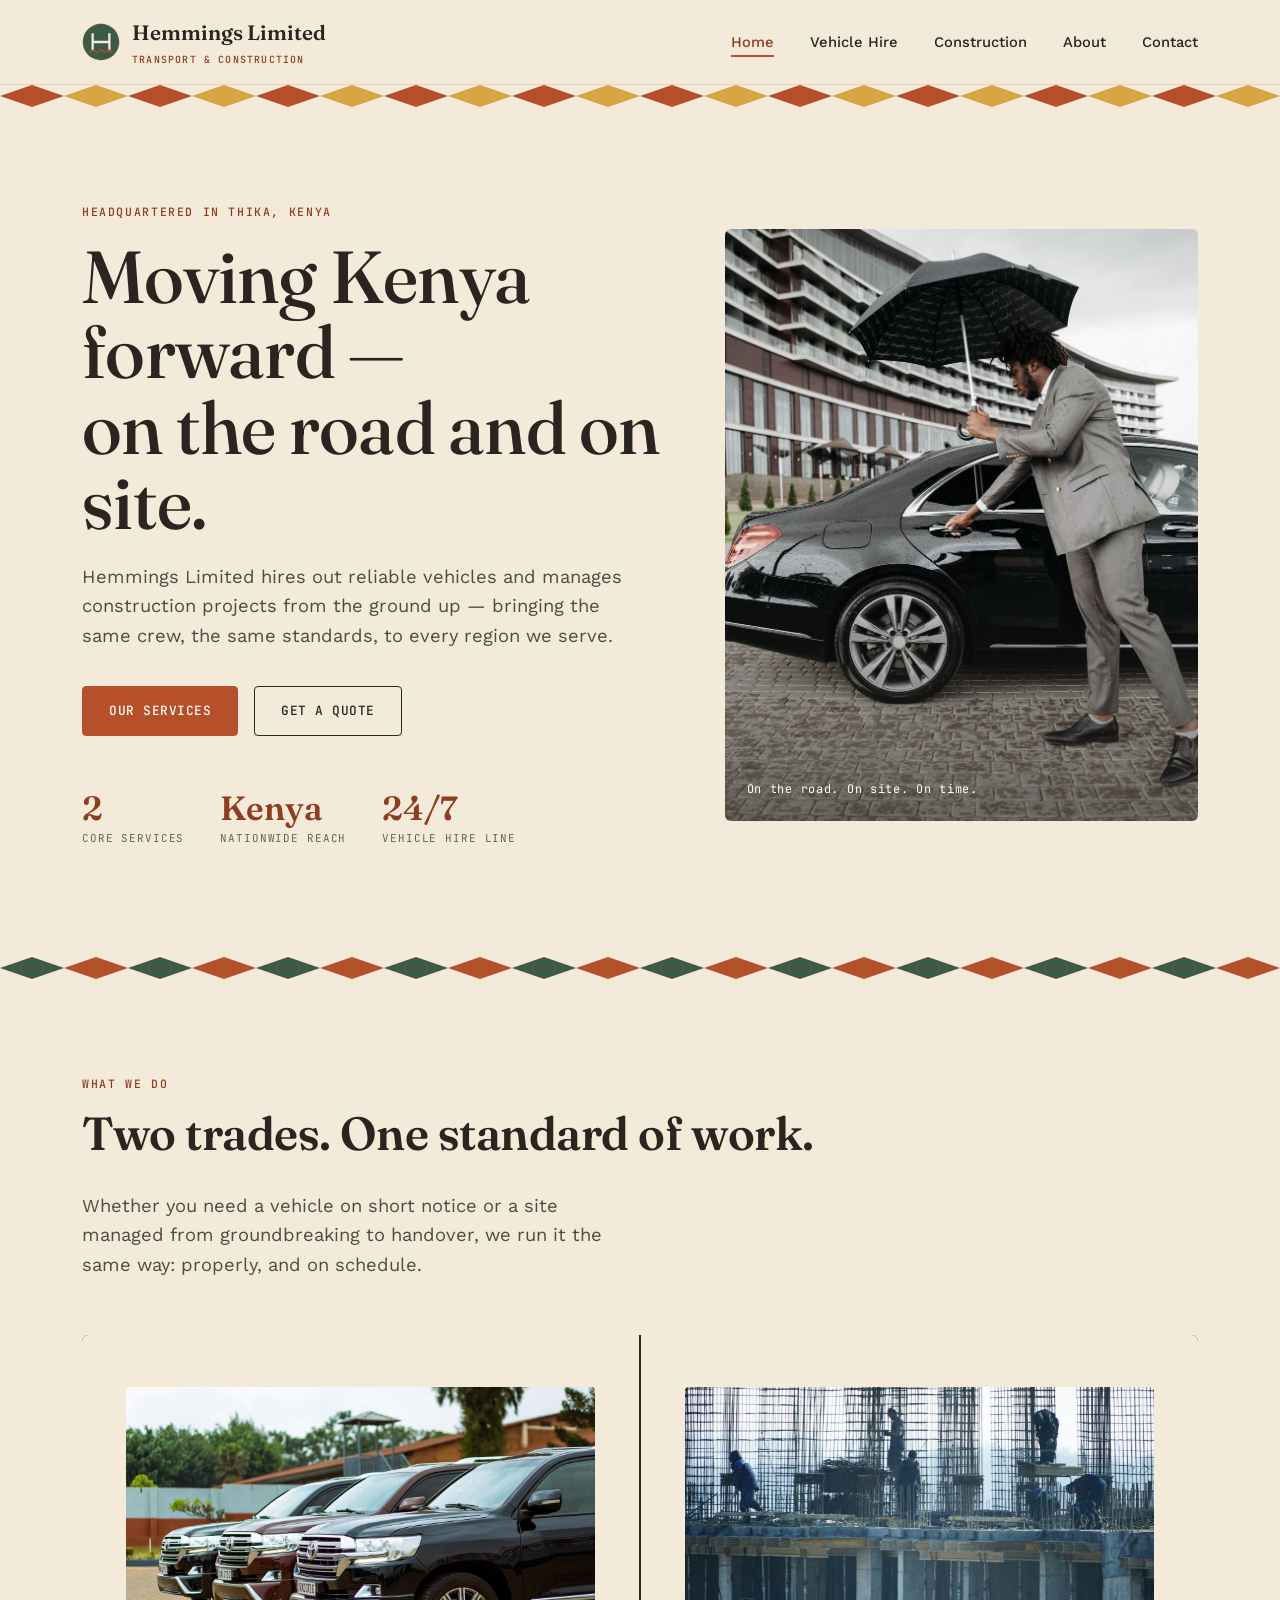
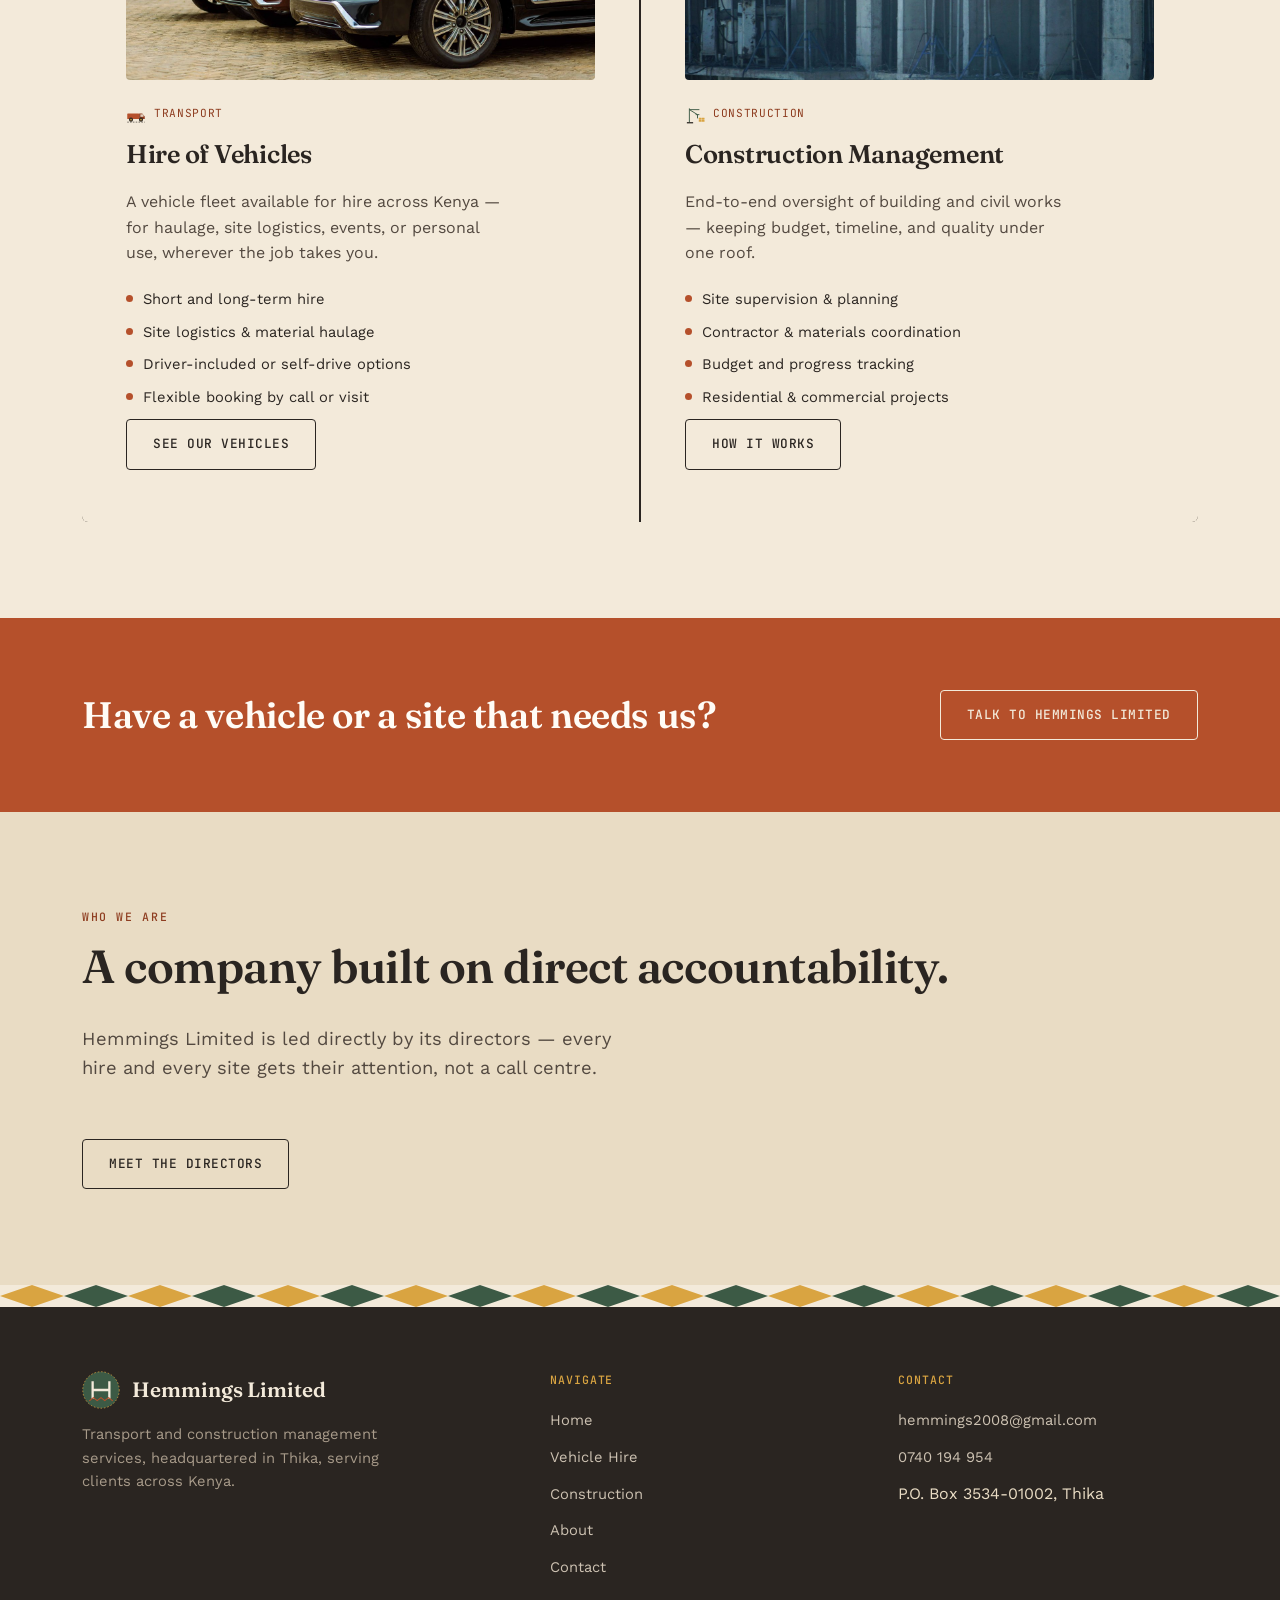
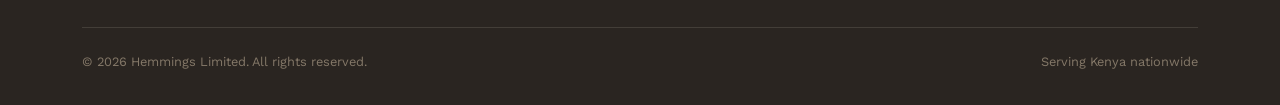
==== index.html @ c32dbccf "Add files via upload" ====
<!DOCTYPE html>
<html lang="en">
<head>
<meta charset="UTF-8">
<meta name="viewport" content="width=device-width, initial-scale=1.0">
<title>Hemmings Limited — Transport &amp; Construction Management</title>
<meta name="description" content="Hemmings Limited provides vehicle hire and construction management services across Kenya — reliable transport and project delivery, headquartered in Thika.">
<link rel="icon" href="images/logo-mark.svg" type="image/svg+xml">
<link rel="stylesheet" href="css/styles.css">
</head>
<body>

<header class="site-header">
  <div class="wrap">
    <a href="index.html" class="brand">
      <img src="images/logo-mark.svg" alt="" class="brand-mark">
      <span>Hemmings Limited<span class="brand-sub">Transport &amp; Construction</span></span>
    </a>
    <nav class="main-nav" aria-label="Primary">
      <ul>
        <li><a href="index.html" class="active">Home</a></li>
        <li><a href="pages/vehicle-hire.html">Vehicle Hire</a></li>
        <li><a href="pages/construction-management.html">Construction</a></li>
        <li><a href="pages/about.html">About</a></li>
        <li><a href="pages/contact.html">Contact</a></li>
      </ul>
    </nav>
    <button class="nav-toggle" aria-label="Toggle menu" aria-expanded="false">
      <span></span><span></span><span></span>
    </button>
  </div>
</header>

<div class="weave-divider" aria-hidden="true">
  <svg preserveAspectRatio="none" viewBox="0 0 200 22"><defs><pattern id="weave1" width="20" height="22" patternUnits="userSpaceOnUse"><path d="M0 11 L5 0 L10 11 L5 22 Z" fill="#B5502B"/><path d="M10 11 L15 0 L20 11 L15 22 Z" fill="#D9A441"/></pattern></defs><rect width="200" height="22" fill="url(#weave1)"/></svg>
</div>

<main>

  <section class="hero">
    <div class="wrap">
      <div class="hero-copy">
        <span class="eyebrow">Headquartered in Thika, Kenya</span>
        <h1>Moving Kenya forward —<br>on the road and on site.</h1>
        <p class="lede">Hemmings Limited hires out reliable vehicles and manages construction projects from the ground up — bringing the same crew, the same standards, to every region we serve.</p>
        <div class="hero-actions">
          <a href="pages/vehicle-hire.html" class="btn btn-primary">Our services</a>
          <a href="pages/contact.html" class="btn btn-outline">Get a quote</a>
        </div>
        <div class="hero-stats">
          <div>
            <div class="stat-num">2</div>
            <div class="stat-label">Core services</div>
          </div>
          <div>
            <div class="stat-num">Kenya</div>
            <div class="stat-label">Nationwide reach</div>
          </div>
          <div>
            <div class="stat-num">24/7</div>
            <div class="stat-label">Vehicle hire line</div>
          </div>
        </div>
      </div>
      <div class="hero-visual">
        <img src="images/cars/hero-executive-umbrella.jpg" alt="Client being assisted into a Hemmings Limited hire vehicle outside a modern office building">
        <span class="hero-visual-tag">On the road. On site. On time.</span>
      </div>
    </div>
  </section>

  <div class="weave-divider" aria-hidden="true">
    <svg preserveAspectRatio="none" viewBox="0 0 200 22"><defs><pattern id="weave2" width="20" height="22" patternUnits="userSpaceOnUse"><path d="M0 11 L5 0 L10 11 L5 22 Z" fill="#3C5A45"/><path d="M10 11 L15 0 L20 11 L15 22 Z" fill="#B5502B"/></pattern></defs><rect width="200" height="22" fill="url(#weave2)"/></svg>
  </div>

  <section class="section-cream">
    <div class="wrap">
      <div class="section-head reveal">
        <div>
          <span class="eyebrow">What we do</span>
          <h2>Two trades. One standard of work.</h2>
        </div>
        <p class="lede">Whether you need a vehicle on short notice or a site managed from groundbreaking to handover, we run it the same way: properly, and on schedule.</p>
      </div>

      <div class="pillars reveal">
        <div class="pillar">
          <img src="images/cars/suv-fleet.jpg" alt="Fleet of SUVs available for hire, parked in a row" class="pillar-photo">
          <span class="pillar-badge"><img src="images/icon-transport.svg" alt="">Transport</span>
          <h3>Hire of Vehicles</h3>
          <p>A vehicle fleet available for hire across Kenya — for haulage, site logistics, events, or personal use, wherever the job takes you.</p>
          <ul class="pillar-list">
            <li>Short and long-term hire</li>
            <li>Site logistics &amp; material haulage</li>
            <li>Driver-included or self-drive options</li>
            <li>Flexible booking by call or visit</li>
          </ul>
          <a href="pages/vehicle-hire.html" class="btn btn-outline" style="margin-top:10px;">See our vehicles</a>
        </div>
        <div class="pillar">
          <img src="images/construction/residential-commercial.jpg" alt="Multi-storey building under construction with rebar columns" class="pillar-photo">
          <span class="pillar-badge"><img src="images/icon-construction.svg" alt="">Construction</span>
          <h3>Construction Management</h3>
          <p>End-to-end oversight of building and civil works — keeping budget, timeline, and quality under one roof.</p>
          <ul class="pillar-list">
            <li>Site supervision &amp; planning</li>
            <li>Contractor &amp; materials coordination</li>
            <li>Budget and progress tracking</li>
            <li>Residential &amp; commercial projects</li>
          </ul>
          <a href="pages/construction-management.html" class="btn btn-outline" style="margin-top:10px;">How it works</a>
        </div>
      </div>
    </div>
  </section>

  <section class="cta-band reveal">
    <div class="wrap">
      <h2>Have a vehicle or a site that needs us?</h2>
      <a href="pages/contact.html" class="btn btn-light">Talk to Hemmings Limited</a>
    </div>
  </section>

  <section class="section-panel">
    <div class="wrap">
      <div class="section-head reveal">
        <div>
          <span class="eyebrow">Who we are</span>
          <h2>A company built on direct accountability.</h2>
        </div>
        <p class="lede">Hemmings Limited is led directly by its directors — every hire and every site gets their attention, not a call centre.</p>
      </div>
      <a href="pages/about.html" class="btn btn-outline reveal">Meet the directors</a>
    </div>
  </section>

</main>

<div class="weave-divider" aria-hidden="true">
  <svg preserveAspectRatio="none" viewBox="0 0 200 22"><defs><pattern id="weave3" width="20" height="22" patternUnits="userSpaceOnUse"><path d="M0 11 L5 0 L10 11 L5 22 Z" fill="#D9A441"/><path d="M10 11 L15 0 L20 11 L15 22 Z" fill="#3C5A45"/></pattern></defs><rect width="200" height="22" fill="url(#weave3)"/></svg>
</div>

<footer class="site-footer">
  <div class="wrap">
    <div class="footer-grid">
      <div class="footer-brand">
        <a href="index.html" class="brand">
          <img src="images/logo-mark.svg" alt="" class="brand-mark">
          <span>Hemmings Limited</span>
        </a>
        <p>Transport and construction management services, headquartered in Thika, serving clients across Kenya.</p>
      </div>
      <div class="footer-col">
        <h4>Navigate</h4>
        <ul>
          <li><a href="index.html">Home</a></li>
          <li><a href="pages/vehicle-hire.html">Vehicle Hire</a></li>
        <li><a href="pages/construction-management.html">Construction</a></li>
          <li><a href="pages/about.html">About</a></li>
          <li><a href="pages/contact.html">Contact</a></li>
        </ul>
      </div>
      <div class="footer-col">
        <h4>Contact</h4>
        <ul>
          <li><a href="mailto:hemmings2008@gmail.com">hemmings2008@gmail.com</a></li>
          <li><a href="tel:+254740194954">0740 194 954</a></li>
          <li>P.O. Box 3534-01002, Thika</li>
        </ul>
      </div>
    </div>
    <div class="footer-bottom">
      <span>© <span id="year"></span> Hemmings Limited. All rights reserved.</span>
      <span>Serving Kenya nationwide</span>
    </div>
  </div>
</footer>

<script src="js/main.js"></script>
</body>
</html>
---- css/styles.css ----
/* =========================================================
   HEMMINGS LIMITED — DESIGN TOKENS
   Palette:
     --rust       #B5502B  (primary accent — terracotta earth)
     --gold       #D9A441  (savanna gold — secondary accent)
     --green      #3C5A45  (deep acacia green — grounding)
     --charcoal   #2A2521  (near-black warm — text/ink)
     --cream      #F3EADA  (background — sun-bleached cream)
     --cream-dim  #E9DCC4  (panel background)
   Type:
     Display — "Fraunces" (warm, soft-serif, characterful)
     Body    — "Work Sans" (clean, neutral grotesque)
     Utility — "JetBrains Mono" (labels, numbers, captions)
   ========================================================= */

@import url('https://fonts.googleapis.com/css2?family=Fraunces:opsz,wght,SOFT@9..144,300..900,0..100&family=Work+Sans:wght@300;400;500;600;700&family=JetBrains+Mono:wght@400;500&display=swap');

:root {
  --rust: #B5502B;
  --rust-dark: #8E3D20;
  --gold: #D9A441;
  --green: #3C5A45;
  --charcoal: #2A2521;
  --cream: #F3EADA;
  --cream-dim: #E9DCC4;
  --white: #FFFCF6;

  --font-display: "Fraunces", serif;
  --font-body: "Work Sans", sans-serif;
  --font-mono: "JetBrains Mono", monospace;

  --max-width: 1180px;
  --radius: 4px;
}

* { margin: 0; padding: 0; box-sizing: border-box; }

html { scroll-behavior: smooth; }

body {
  font-family: var(--font-body);
  background: var(--cream);
  color: var(--charcoal);
  line-height: 1.6;
  font-size: 16px;
  -webkit-font-smoothing: antialiased;
}

@media (prefers-reduced-motion: reduce) {
  html { scroll-behavior: auto; }
  * { animation-duration: 0.01ms !important; transition-duration: 0.01ms !important; }
}

a { color: inherit; text-decoration: none; }

img { max-width: 100%; display: block; }

.wrap {
  max-width: var(--max-width);
  margin: 0 auto;
  padding: 0 32px;
}

/* ---------- Typography ---------- */

h1, h2, h3, h4 {
  font-family: var(--font-display);
  font-weight: 600;
  color: var(--charcoal);
  letter-spacing: -0.01em;
}

h1 { font-size: clamp(2.6rem, 6vw, 4.6rem); font-weight: 500; line-height: 1.02; }
h2 { font-size: clamp(2rem, 4vw, 2.9rem); font-weight: 600; line-height: 1.1; }
h3 { font-size: 1.4rem; font-weight: 600; }

.eyebrow {
  font-family: var(--font-mono);
  font-size: 0.72rem;
  letter-spacing: 0.14em;
  text-transform: uppercase;
  color: var(--rust-dark);
  font-weight: 500;
}

.lede {
  font-size: 1.15rem;
  color: #534940;
  max-width: 540px;
}

/* ---------- Header / Nav ---------- */

.site-header {
  position: sticky;
  top: 0;
  z-index: 50;
  background: rgba(243, 234, 218, 0.92);
  backdrop-filter: blur(6px);
  border-bottom: 1px solid rgba(42, 37, 33, 0.1);
}

.site-header .wrap {
  display: flex;
  align-items: center;
  justify-content: space-between;
  height: 84px;
}

.brand {
  display: flex;
  align-items: center;
  gap: 12px;
  font-family: var(--font-display);
  font-size: 1.3rem;
  font-weight: 600;
  color: var(--charcoal);
}

.brand-mark {
  width: 38px;
  height: 38px;
  flex-shrink: 0;
}

.brand-sub {
  display: block;
  font-family: var(--font-mono);
  font-size: 0.62rem;
  letter-spacing: 0.12em;
  text-transform: uppercase;
  color: var(--rust-dark);
  font-weight: 500;
  margin-top: 2px;
}

nav.main-nav ul {
  display: flex;
  list-style: none;
  gap: 36px;
}

nav.main-nav a {
  font-size: 0.92rem;
  font-weight: 500;
  position: relative;
  padding: 6px 0;
}

nav.main-nav a::after {
  content: "";
  position: absolute;
  left: 0; bottom: 0;
  width: 0; height: 2px;
  background: var(--rust);
  transition: width 0.25s ease;
}

nav.main-nav a:hover::after,
nav.main-nav a.active::after { width: 100%; }

nav.main-nav a.active { color: var(--rust-dark); }

.nav-toggle {
  display: none;
  background: none;
  border: none;
  cursor: pointer;
  width: 32px;
  height: 24px;
  flex-direction: column;
  justify-content: space-between;
}
.nav-toggle span {
  display: block;
  height: 2px;
  background: var(--charcoal);
  border-radius: 2px;
}

/* ---------- Woven divider (signature element) ---------- */

.weave-divider {
  width: 100%;
  height: 22px;
  display: block;
  overflow: hidden;
}
.weave-divider svg { width: 100%; height: 100%; display: block; }

/* ---------- Buttons ---------- */

.btn {
  display: inline-flex;
  align-items: center;
  gap: 10px;
  font-family: var(--font-mono);
  font-size: 0.8rem;
  letter-spacing: 0.04em;
  text-transform: uppercase;
  font-weight: 500;
  padding: 14px 26px;
  border-radius: var(--radius);
  border: 1.5px solid var(--charcoal);
  transition: transform 0.18s ease, background 0.18s ease, color 0.18s ease, border-color 0.18s ease;
}

.btn-primary {
  background: var(--rust);
  border-color: var(--rust);
  color: var(--white);
}
.btn-primary:hover { background: var(--rust-dark); border-color: var(--rust-dark); transform: translateY(-2px); }

.btn-outline {
  background: transparent;
  color: var(--charcoal);
}
.btn-outline:hover { background: var(--charcoal); color: var(--cream); transform: translateY(-2px); }

.btn-light {
  border-color: var(--cream);
  color: var(--cream);
}
.btn-light:hover { background: var(--cream); color: var(--charcoal); transform: translateY(-2px); }

/* ---------- Hero ---------- */

.hero {
  position: relative;
  padding: 96px 0 110px;
  overflow: hidden;
}

.hero .wrap {
  display: grid;
  grid-template-columns: 1.1fr 0.9fr;
  gap: 64px;
  align-items: center;
}

.hero-copy .eyebrow { margin-bottom: 18px; display: block; }
.hero-copy h1 { margin-bottom: 22px; }
.hero-copy .lede { margin-bottom: 36px; }

.hero-actions { display: flex; gap: 16px; flex-wrap: wrap; }

.hero-stats {
  display: flex;
  gap: 36px;
  margin-top: 56px;
  flex-wrap: wrap;
}
.hero-stats .stat-num {
  font-family: var(--font-display);
  font-size: 2.1rem;
  color: var(--rust-dark);
  font-weight: 600;
  line-height: 1;
}
.hero-stats .stat-label {
  font-family: var(--font-mono);
  font-size: 0.68rem;
  text-transform: uppercase;
  letter-spacing: 0.08em;
  color: #6b6055;
  margin-top: 4px;
}

.hero-visual {
  position: relative;
  border-radius: 6px;
  overflow: hidden;
  aspect-ratio: 4/5;
  background: var(--green);
}
.hero-visual img { width: 100%; height: 100%; object-fit: cover; }
.hero-visual::after {
  content: "";
  position: absolute; inset: 0;
  background: linear-gradient(180deg, rgba(42,37,33,0) 50%, rgba(42,37,33,0.55) 100%);
}
.hero-visual-tag {
  position: absolute;
  bottom: 22px; left: 22px;
  z-index: 2;
  color: var(--white);
  font-family: var(--font-mono);
  font-size: 0.74rem;
  letter-spacing: 0.06em;
}

/* ---------- Sections, general ---------- */

section { padding: 96px 0; }
.section-cream { background: var(--cream); }
.section-panel { background: var(--cream-dim); }
.section-dark { background: var(--charcoal); color: var(--cream); }
.section-dark h2, .section-dark h3 { color: var(--cream); }

.section-head {
  display: flex;
  justify-content: space-between;
  align-items: flex-end;
  gap: 32px;
  margin-bottom: 56px;
  flex-wrap: wrap;
}
.section-head .eyebrow { display: block; margin-bottom: 14px; }
.section-head .lede { margin: 0; }

/* ---------- Pillars (services) ---------- */

.pillars {
  display: grid;
  grid-template-columns: 1fr 1fr;
  gap: 2px;
  background: var(--charcoal);
  border-radius: 6px;
  overflow: hidden;
}

.pillar {
  background: var(--cream);
  padding: 52px 44px;
  position: relative;
}

.pillar-icon {
  width: 52px;
  height: 52px;
  margin-bottom: 28px;
}

.pillar h3 { margin-bottom: 14px; font-size: 1.6rem; }
.pillar p { color: #534940; margin-bottom: 22px; max-width: 380px; }

.pillar-list {
  list-style: none;
  display: flex;
  flex-direction: column;
  gap: 9px;
}
.pillar-list li {
  font-size: 0.92rem;
  display: flex;
  gap: 10px;
  align-items: baseline;
}
.pillar-list li::before {
  content: "";
  width: 7px; height: 7px;
  border-radius: 50%;
  background: var(--rust);
  flex-shrink: 0;
  transform: translateY(-2px);
}

/* ---------- About / values grid ---------- */

.value-grid {
  display: grid;
  grid-template-columns: repeat(3, 1fr);
  gap: 40px;
}
.value-grid .num {
  font-family: var(--font-mono);
  color: var(--gold);
  font-size: 0.8rem;
  margin-bottom: 14px;
}
.value-grid h3 { margin-bottom: 10px; font-size: 1.25rem; }
.value-grid p { color: #cdc2b2; font-size: 0.95rem; }

/* ---------- Team ---------- */

.team-grid {
  display: grid;
  grid-template-columns: repeat(2, 1fr);
  gap: 32px;
}
.team-card {
  background: var(--white);
  border: 1px solid rgba(42,37,33,0.08);
  border-radius: 6px;
  padding: 36px;
}
.team-card .role { font-family: var(--font-mono); font-size: 0.7rem; letter-spacing: 0.08em; text-transform: uppercase; color: var(--rust-dark); margin-bottom: 8px; display:block; }
.team-card h3 { margin-bottom: 10px; }
.team-card p { color: #534940; font-size: 0.95rem; }

/* ---------- Contact ---------- */

.contact-grid {
  display: grid;
  grid-template-columns: 0.9fr 1.1fr;
  gap: 64px;
}

.contact-detail {
  display: flex;
  gap: 16px;
  padding: 20px 0;
  border-bottom: 1px solid rgba(42,37,33,0.12);
}
.contact-detail:first-child { padding-top: 0; }
.contact-detail .label {
  font-family: var(--font-mono);
  font-size: 0.68rem;
  text-transform: uppercase;
  letter-spacing: 0.08em;
  color: var(--rust-dark);
  width: 130px;
  flex-shrink: 0;
  padding-top: 3px;
}
.contact-detail .value { font-size: 1rem; }
.contact-detail .value a:hover { color: var(--rust); }

form.contact-form {
  background: var(--white);
  border-radius: 6px;
  padding: 40px;
  border: 1px solid rgba(42,37,33,0.08);
}
.form-row { margin-bottom: 22px; display: flex; flex-direction: column; gap: 8px; }
.form-row label {
  font-family: var(--font-mono);
  font-size: 0.7rem;
  text-transform: uppercase;
  letter-spacing: 0.06em;
  color: #6b6055;
}
.form-row input, .form-row textarea, .form-row select {
  font-family: var(--font-body);
  font-size: 0.96rem;
  padding: 12px 14px;
  border: 1.5px solid rgba(42,37,33,0.18);
  border-radius: var(--radius);
  background: var(--cream);
  color: var(--charcoal);
}
.form-row input:focus, .form-row textarea:focus, .form-row select:focus {
  outline: 2px solid var(--rust);
  outline-offset: 1px;
  border-color: var(--rust);
}
.form-note { font-size: 0.84rem; color: #847868; margin-top: 18px; }
.form-success {
  display: none;
  background: var(--green);
  color: var(--cream);
  padding: 16px 20px;
  border-radius: var(--radius);
  font-size: 0.9rem;
  margin-top: 18px;
}
.form-success.show { display: block; }

/* ---------- CTA band ---------- */

.cta-band {
  background: var(--rust);
  color: var(--white);
  padding: 72px 0;
}
.cta-band .wrap {
  display: flex;
  justify-content: space-between;
  align-items: center;
  flex-wrap: wrap;
  gap: 24px;
}
.cta-band h2 { color: var(--white); font-size: clamp(1.7rem, 3vw, 2.3rem); }

/* ---------- Footer ---------- */

footer.site-footer {
  background: var(--charcoal);
  color: var(--cream-dim);
  padding: 64px 0 32px;
}
.footer-grid {
  display: grid;
  grid-template-columns: 1.4fr 1fr 1fr;
  gap: 48px;
  margin-bottom: 48px;
}
.footer-brand .brand { color: var(--cream); margin-bottom: 14px; }
.footer-brand p { color: #a89b8a; font-size: 0.92rem; max-width: 320px; }
.footer-col h4 {
  font-family: var(--font-mono);
  font-size: 0.72rem;
  text-transform: uppercase;
  letter-spacing: 0.08em;
  color: var(--gold);
  margin-bottom: 18px;
  font-weight: 500;
}
.footer-col ul { list-style: none; display: flex; flex-direction: column; gap: 11px; }
.footer-col a { color: #cdc2b2; font-size: 0.92rem; }
.footer-col a:hover { color: var(--gold); }
.footer-bottom {
  border-top: 1px solid rgba(243,234,218,0.12);
  padding-top: 24px;
  display: flex;
  justify-content: space-between;
  font-size: 0.8rem;
  color: #847868;
  flex-wrap: wrap;
  gap: 12px;
}

/* ---------- Page header (subpages) ---------- */

.page-header {
  padding: 64px 0 56px;
  background: var(--cream-dim);
}
.page-header .eyebrow { display: block; margin-bottom: 16px; }
.page-header p.lede { margin-top: 18px; }

/* ---------- Reveal-on-scroll ---------- */

.reveal {
  opacity: 0;
  transform: translateY(18px);
  transition: opacity 0.6s ease, transform 0.6s ease;
}
.reveal.in-view { opacity: 1; transform: translateY(0); }

/* ---------- Vehicle gallery ---------- */

.vehicle-grid {
  display: grid;
  grid-template-columns: repeat(2, 1fr);
  gap: 28px;
}
.vehicle-card {
  background: var(--white);
  border: 1px solid rgba(42,37,33,0.08);
  border-radius: 6px;
  overflow: hidden;
}
.vehicle-card .vehicle-img {
  width: 100%;
  aspect-ratio: 400/280;
  object-fit: cover;
  display: block;
  background: var(--cream-dim);
}
.vehicle-card-body { padding: 24px 26px 28px; }
.vehicle-card h3 { margin-bottom: 8px; font-size: 1.25rem; }
.vehicle-card p { color: #534940; font-size: 0.93rem; margin-bottom: 14px; }
.vehicle-card .tag-row { display: flex; gap: 8px; flex-wrap: wrap; }
.vehicle-tag {
  font-family: var(--font-mono);
  font-size: 0.66rem;
  letter-spacing: 0.05em;
  text-transform: uppercase;
  background: var(--cream-dim);
  color: var(--rust-dark);
  padding: 5px 10px;
  border-radius: 20px;
}

.image-note {
  display: flex;
  align-items: flex-start;
  gap: 12px;
  background: var(--cream-dim);
  border: 1px dashed rgba(42,37,33,0.25);
  border-radius: 6px;
  padding: 16px 20px;
  font-size: 0.88rem;
  color: #6b6055;
  margin-bottom: 44px;
}
.image-note strong { color: var(--charcoal); }

/* ---------- Director profiles (about page) ---------- */

.director-grid {
  display: grid;
  grid-template-columns: repeat(2, 1fr);
  gap: 40px;
}
.director-card {
  background: var(--white);
  border: 1px solid rgba(42,37,33,0.08);
  border-radius: 6px;
  padding: 40px 36px;
  text-align: center;
}
.director-avatar {
  width: 132px;
  height: 132px;
  border-radius: 50%;
  overflow: hidden;
  margin: 0 auto 22px;
  border: 3px solid var(--gold);
}
.director-avatar img { width: 100%; height: 100%; object-fit: cover; }
.director-card .role { display: block; margin-bottom: 8px; }
.director-card h3 { margin-bottom: 12px; }
.director-card p { color: #534940; font-size: 0.95rem; max-width: 340px; margin: 0 auto; }

/* ---------- Process steps (construction page) ---------- */

.process-steps {
  display: grid;
  grid-template-columns: repeat(4, 1fr);
  gap: 24px;
}
.process-step .num {
  font-family: var(--font-mono);
  color: var(--gold);
  font-size: 0.8rem;
  margin-bottom: 14px;
  display: block;
}
.process-step h3 { font-size: 1.1rem; margin-bottom: 8px; }
.process-step p { font-size: 0.92rem; color: #cdc2b2; }

/* ---------- Photo banner header (real images) ---------- */

.photo-header {
  position: relative;
  min-height: 420px;
  display: flex;
  align-items: flex-end;
}
.photo-header img {
  position: absolute;
  inset: 0;
  width: 100%;
  height: 100%;
  object-fit: cover;
}
.photo-header::after {
  content: "";
  position: absolute;
  inset: 0;
  background: linear-gradient(180deg, rgba(42,37,33,0.15) 0%, rgba(42,37,33,0.55) 65%, rgba(42,37,33,0.85) 100%);
}
.photo-header .wrap {
  position: relative;
  z-index: 2;
  padding-top: 64px;
  padding-bottom: 48px;
}
.photo-header .eyebrow { color: var(--gold); }
.photo-header h1 { color: var(--white); max-width: 760px; }
.photo-header p.lede { color: #e8ddc9; max-width: 600px; }

/* ---------- Pillar photo (homepage service cards) ---------- */

.pillar-photo {
  width: 100%;
  aspect-ratio: 16/10;
  object-fit: cover;
  border-radius: 4px;
  margin-bottom: 24px;
  display: block;
}
.pillar-badge {
  display: inline-flex;
  align-items: center;
  gap: 8px;
  font-family: var(--font-mono);
  font-size: 0.7rem;
  text-transform: uppercase;
  letter-spacing: 0.06em;
  color: var(--rust-dark);
  margin-bottom: 10px;
}
.pillar-badge img { width: 20px; height: 20px; }

/* ---------- 'More from' mini gallery ---------- */

.more-grid {
  display: grid;
  grid-template-columns: repeat(4, 1fr);
  gap: 16px;
}
.more-grid figure {
  margin: 0;
  border-radius: 4px;
  overflow: hidden;
  aspect-ratio: 3/4;
  background: var(--cream-dim);
}
.more-grid img {
  width: 100%; height: 100%;
  object-fit: cover;
  transition: transform 0.4s ease;
}
.more-grid figure:hover img { transform: scale(1.06); }

.gallery-caption {
  font-family: var(--font-mono);
  font-size: 0.74rem;
  color: #6b6055;
  margin-top: 14px;
}

.photo-credit {
  font-family: var(--font-mono);
  font-size: 0.7rem;
  color: #9a8e7d;
  margin-top: 10px;
}


@media (max-width: 880px) {
  .hero .wrap { grid-template-columns: 1fr; }
  .hero-visual { order: -1; aspect-ratio: 16/10; }
  .pillars { grid-template-columns: 1fr; }
  .value-grid { grid-template-columns: 1fr 1fr; }
  .team-grid { grid-template-columns: 1fr; }
  .contact-grid { grid-template-columns: 1fr; }
  .footer-grid { grid-template-columns: 1fr 1fr; }
  .vehicle-grid { grid-template-columns: 1fr; }
  .director-grid { grid-template-columns: 1fr; }
  .process-steps { grid-template-columns: 1fr 1fr; }
  .more-grid { grid-template-columns: repeat(2, 1fr); }
  .photo-header { min-height: 360px; }
}

@media (max-width: 680px) {
  nav.main-nav { display: none; }
  .nav-toggle { display: flex; }
  .site-header.open nav.main-nav {
    display: block;
    position: absolute;
    top: 84px; left: 0; right: 0;
    background: var(--cream);
    border-bottom: 1px solid rgba(42,37,33,0.1);
    padding: 8px 0 24px;
  }
  .site-header.open nav.main-nav ul {
    flex-direction: column;
    gap: 4px;
    padding: 0 32px;
  }
  .site-header.open nav.main-nav a { display: block; padding: 12px 0; }
  .value-grid { grid-template-columns: 1fr; }
  .footer-grid { grid-template-columns: 1fr; }
  .process-steps { grid-template-columns: 1fr; }
  section { padding: 64px 0; }
  .hero { padding: 56px 0 72px; }
}
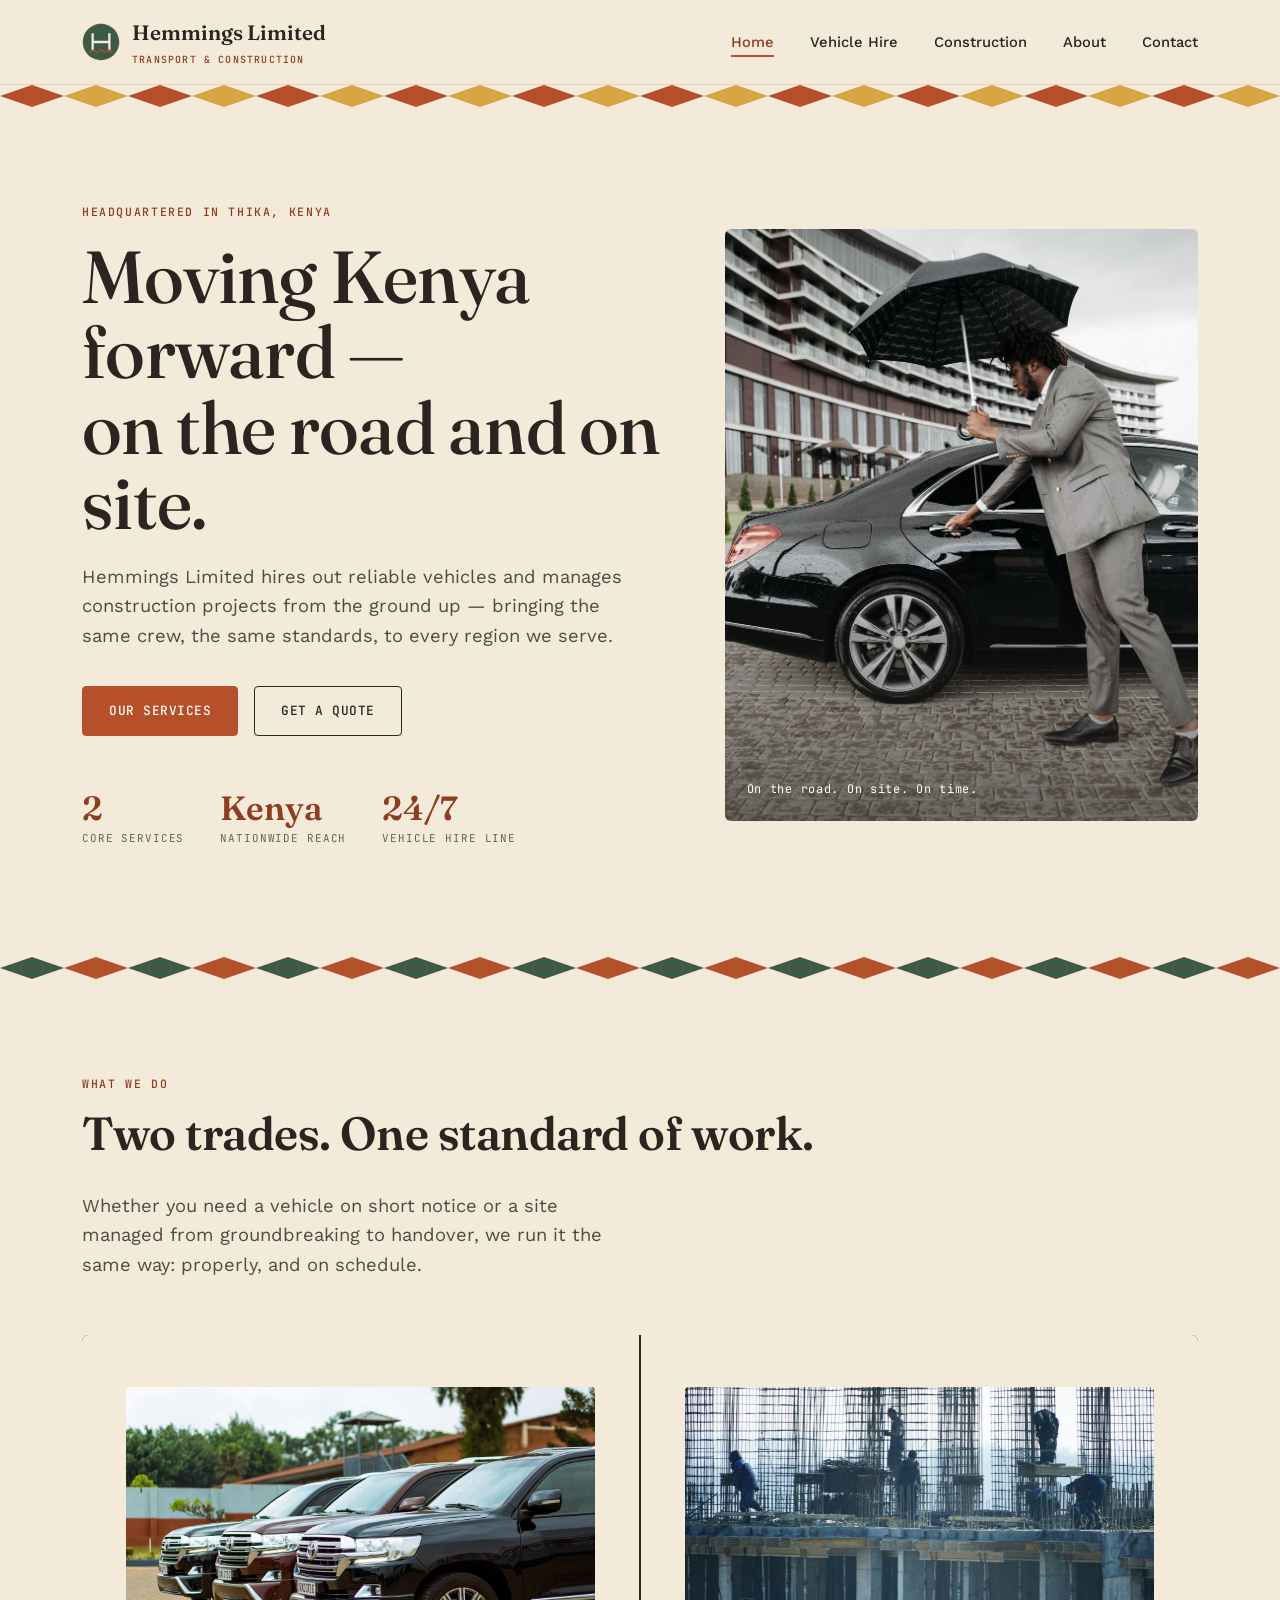
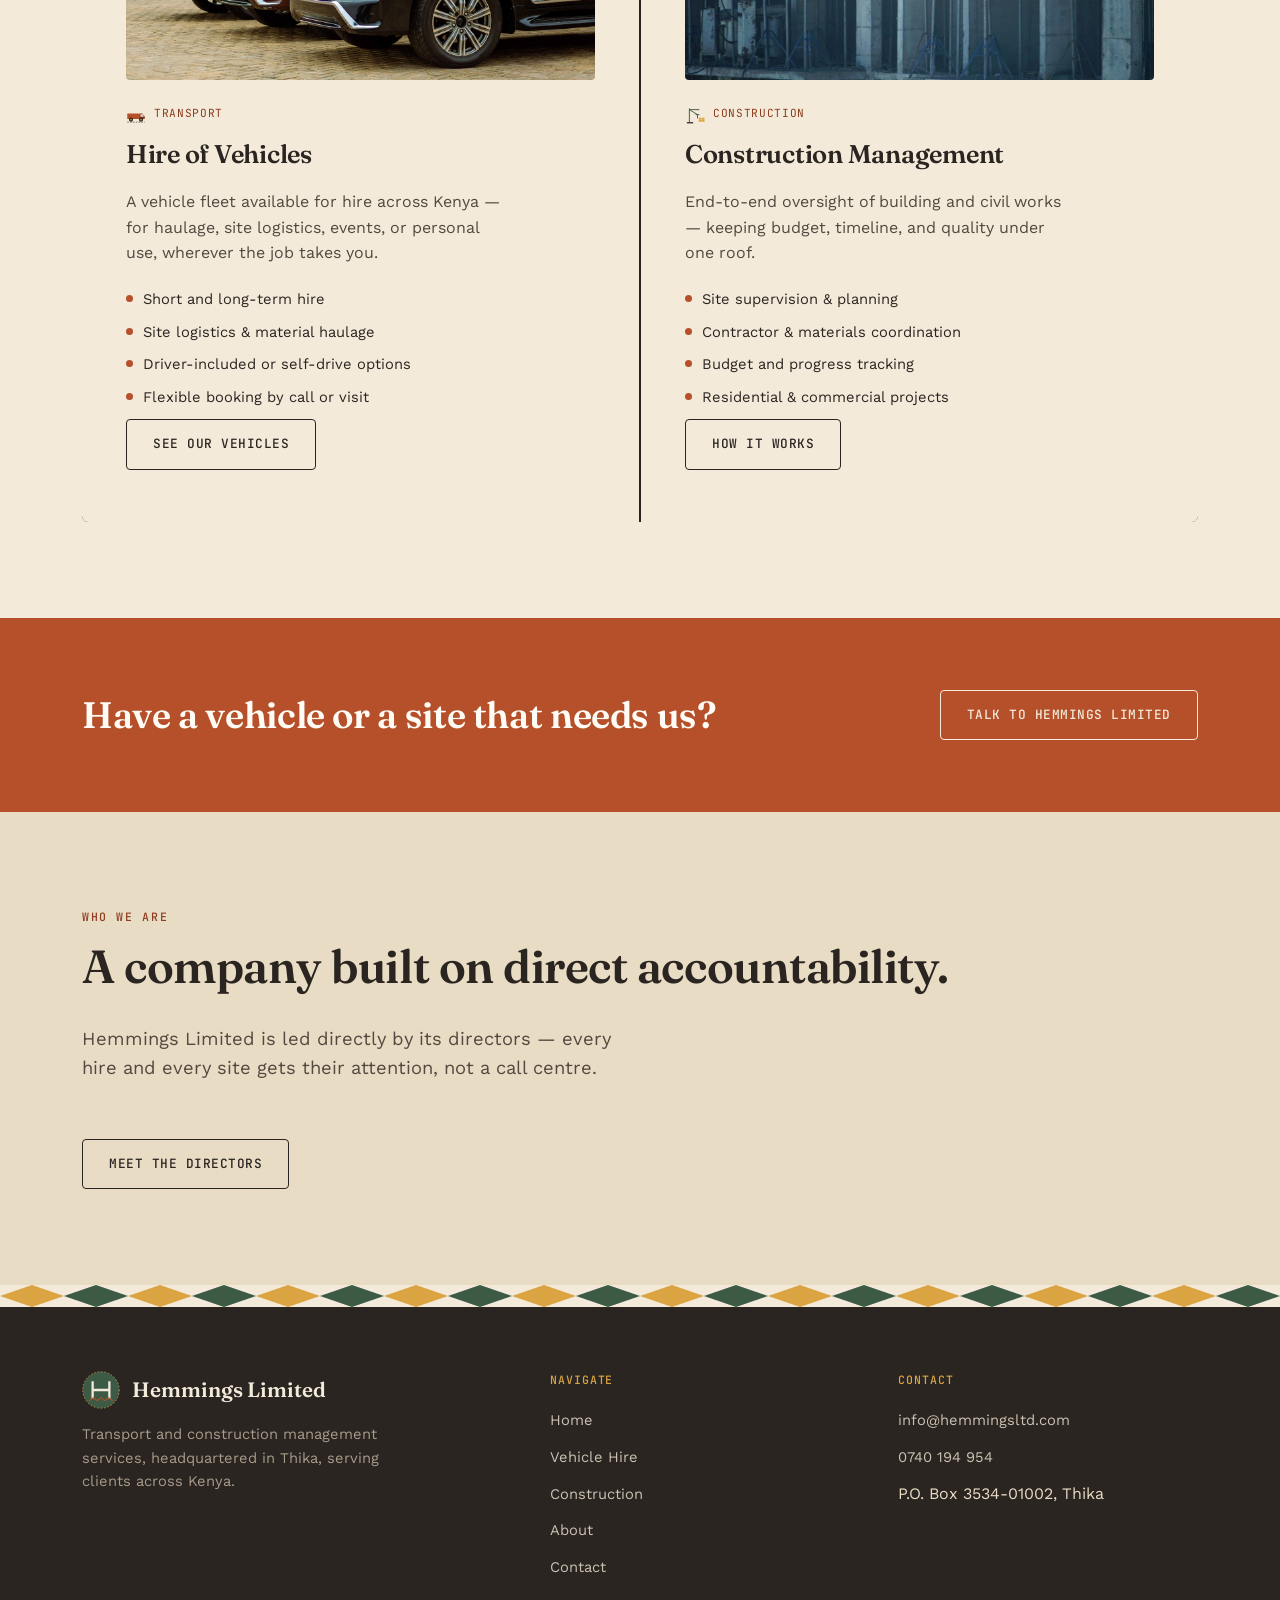
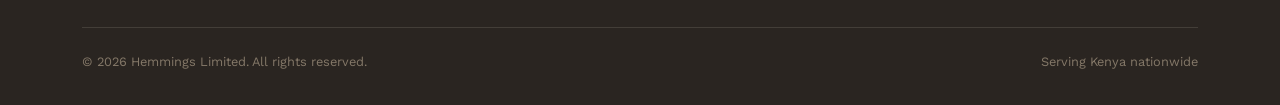
==== commit 8178d82a: "Update contact email in footer" ====
--- a/index.html
+++ b/index.html
@@ -163,7 +163,7 @@
       <div class="footer-col">
         <h4>Contact</h4>
         <ul>
-          <li><a href="mailto:hemmings2008@gmail.com">hemmings2008@gmail.com</a></li>
+          <li><a href="mailto:info@hemmingsltd.com">info@hemmingsltd.com</a></li>
           <li><a href="tel:+254740194954">0740 194 954</a></li>
           <li>P.O. Box 3534-01002, Thika</li>
         </ul>
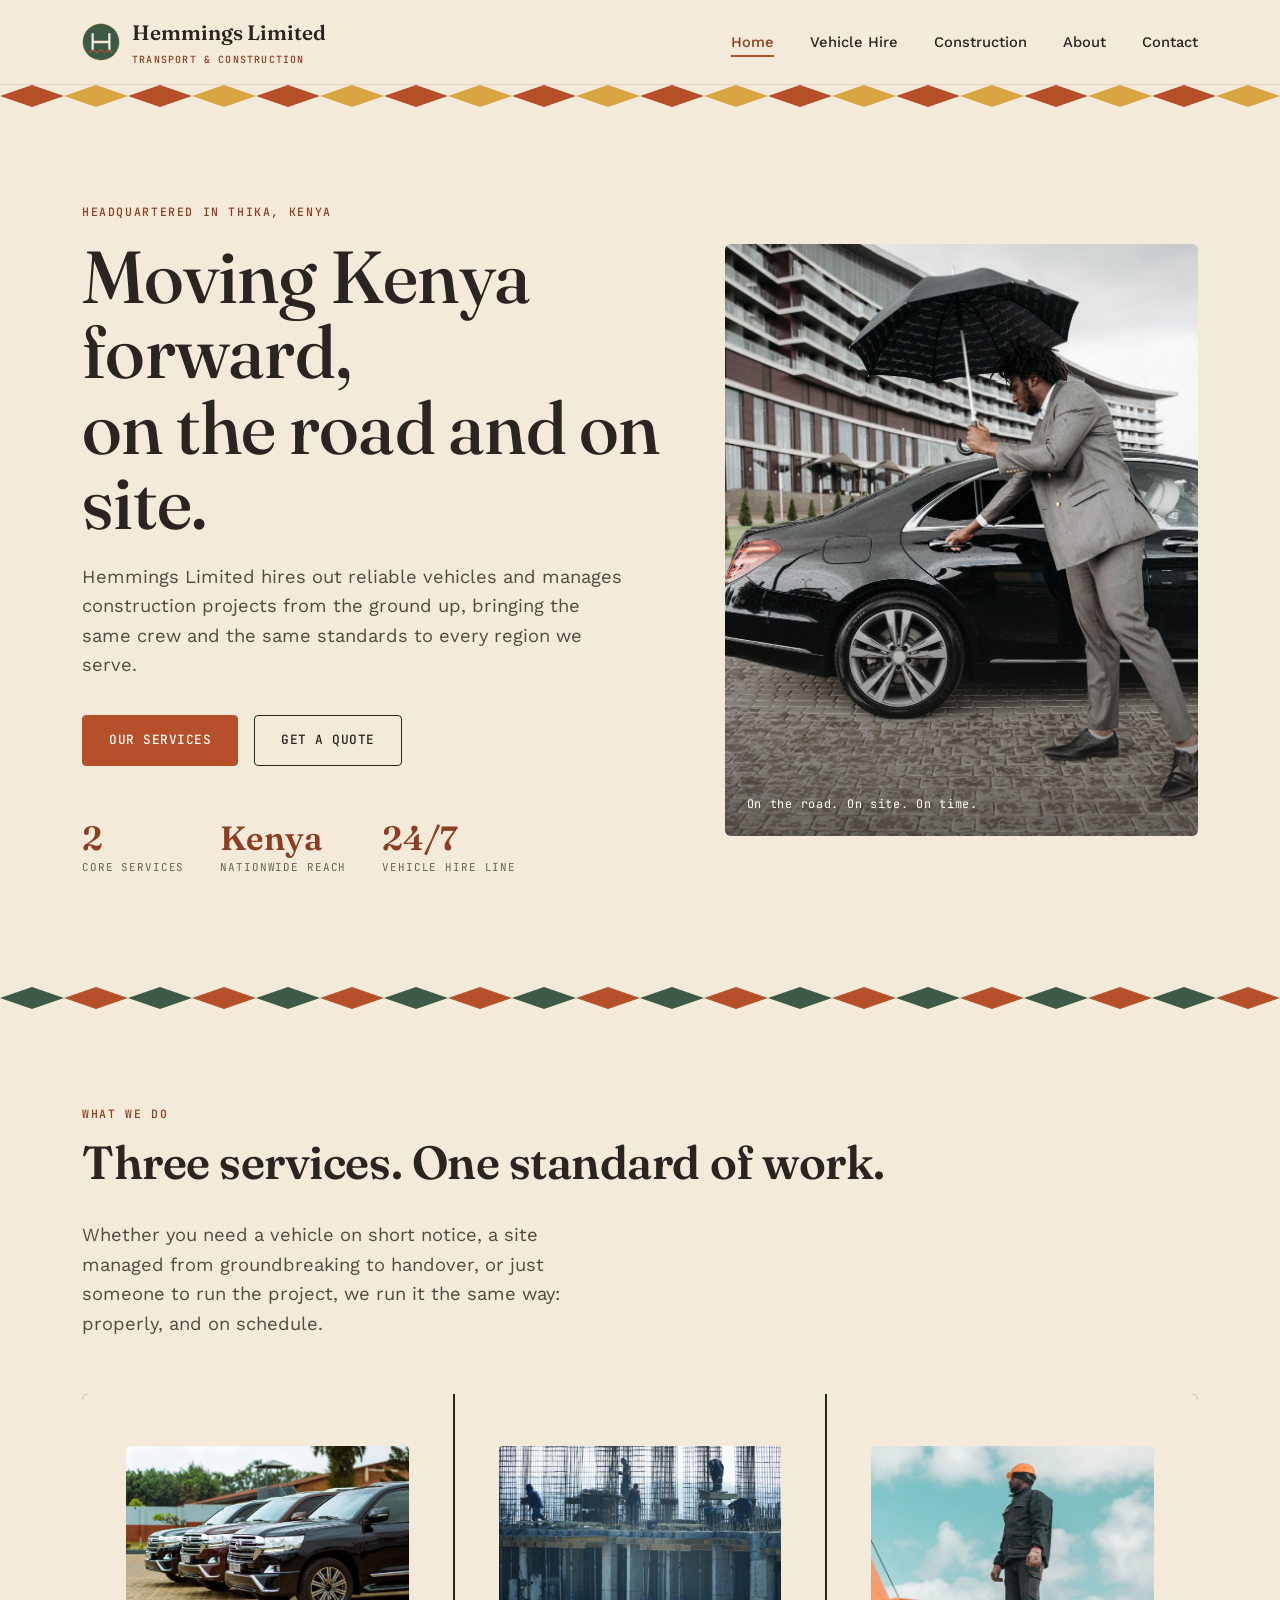
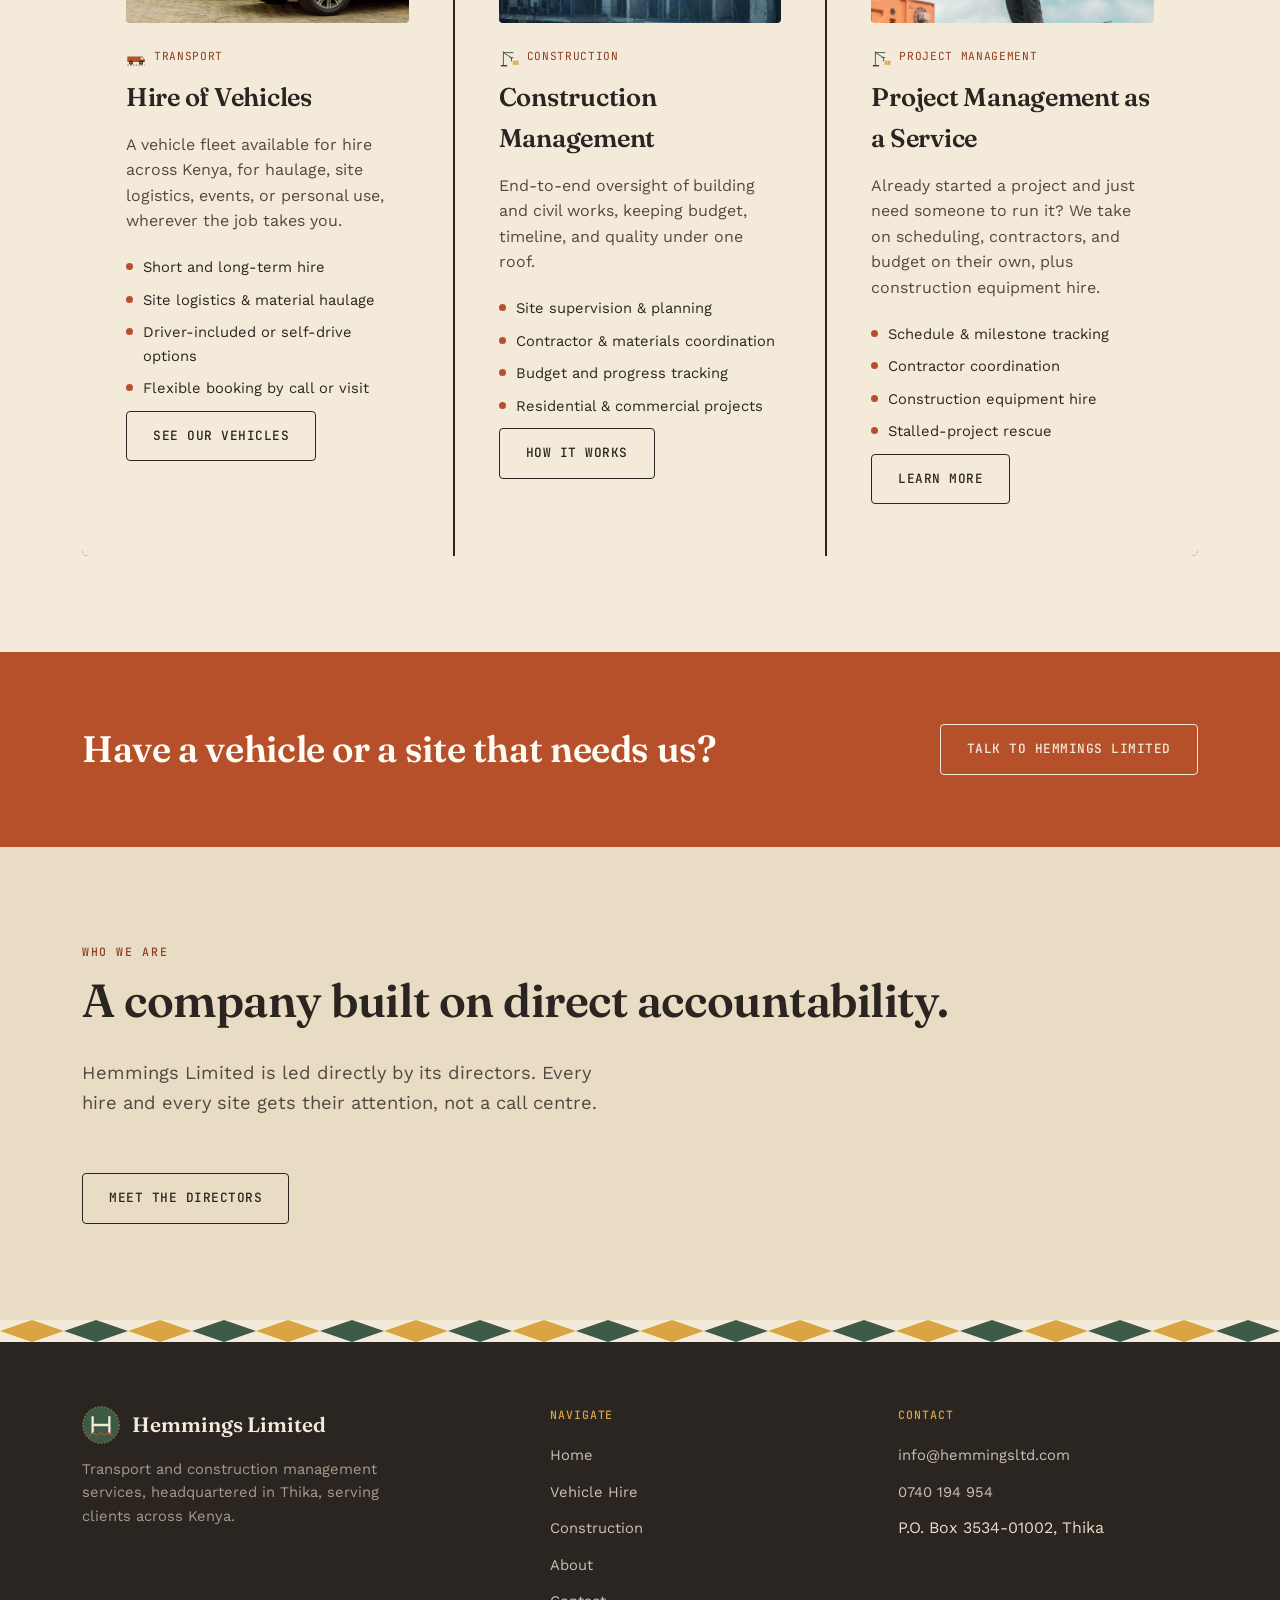
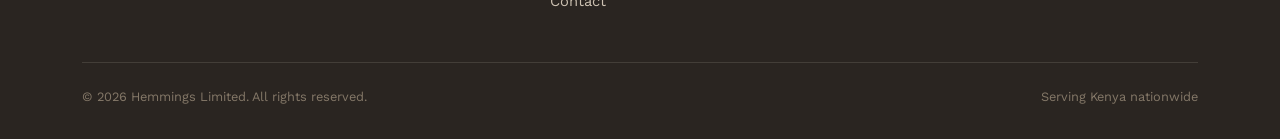
==== commit a039b2b2: "Update HTML title and descriptions for clarity" ====
--- a/index.html
+++ b/index.html
@@ -3,8 +3,8 @@
 <head>
 <meta charset="UTF-8">
 <meta name="viewport" content="width=device-width, initial-scale=1.0">
-<title>Hemmings Limited — Transport &amp; Construction Management</title>
-<meta name="description" content="Hemmings Limited provides vehicle hire and construction management services across Kenya — reliable transport and project delivery, headquartered in Thika.">
+<title>Hemmings Limited - Transport &amp; Construction Management</title>
+<meta name="description" content="Hemmings Limited provides vehicle hire and construction management services across Kenya, with reliable transport and project delivery, headquartered in Thika.">
 <link rel="icon" href="images/logo-mark.svg" type="image/svg+xml">
 <link rel="stylesheet" href="css/styles.css">
 </head>
@@ -41,8 +41,8 @@
     <div class="wrap">
       <div class="hero-copy">
         <span class="eyebrow">Headquartered in Thika, Kenya</span>
-        <h1>Moving Kenya forward —<br>on the road and on site.</h1>
-        <p class="lede">Hemmings Limited hires out reliable vehicles and manages construction projects from the ground up — bringing the same crew, the same standards, to every region we serve.</p>
+        <h1>Moving Kenya forward,<br>on the road and on site.</h1>
+        <p class="lede">Hemmings Limited hires out reliable vehicles and manages construction projects from the ground up, bringing the same crew and the same standards to every region we serve.</p>
         <div class="hero-actions">
           <a href="pages/vehicle-hire.html" class="btn btn-primary">Our services</a>
           <a href="pages/contact.html" class="btn btn-outline">Get a quote</a>
@@ -78,17 +78,17 @@
       <div class="section-head reveal">
         <div>
           <span class="eyebrow">What we do</span>
-          <h2>Two trades. One standard of work.</h2>
+          <h2>Three services. One standard of work.</h2>
         </div>
-        <p class="lede">Whether you need a vehicle on short notice or a site managed from groundbreaking to handover, we run it the same way: properly, and on schedule.</p>
+        <p class="lede">Whether you need a vehicle on short notice, a site managed from groundbreaking to handover, or just someone to run the project, we run it the same way: properly, and on schedule.</p>
       </div>
 
-      <div class="pillars reveal">
+      <div class="pillars reveal" style="grid-template-columns: 1fr 1fr 1fr;">
         <div class="pillar">
           <img src="images/cars/suv-fleet.jpg" alt="Fleet of SUVs available for hire, parked in a row" class="pillar-photo">
           <span class="pillar-badge"><img src="images/icon-transport.svg" alt="">Transport</span>
           <h3>Hire of Vehicles</h3>
-          <p>A vehicle fleet available for hire across Kenya — for haulage, site logistics, events, or personal use, wherever the job takes you.</p>
+          <p>A vehicle fleet available for hire across Kenya, for haulage, site logistics, events, or personal use, wherever the job takes you.</p>
           <ul class="pillar-list">
             <li>Short and long-term hire</li>
             <li>Site logistics &amp; material haulage</li>
@@ -101,7 +101,7 @@
           <img src="images/construction/residential-commercial.jpg" alt="Multi-storey building under construction with rebar columns" class="pillar-photo">
           <span class="pillar-badge"><img src="images/icon-construction.svg" alt="">Construction</span>
           <h3>Construction Management</h3>
-          <p>End-to-end oversight of building and civil works — keeping budget, timeline, and quality under one roof.</p>
+          <p>End-to-end oversight of building and civil works, keeping budget, timeline, and quality under one roof.</p>
           <ul class="pillar-list">
             <li>Site supervision &amp; planning</li>
             <li>Contractor &amp; materials coordination</li>
@@ -109,6 +109,19 @@
             <li>Residential &amp; commercial projects</li>
           </ul>
           <a href="pages/construction-management.html" class="btn btn-outline" style="margin-top:10px;">How it works</a>
+        </div>
+        <div class="pillar">
+          <img src="images/construction/site-supervision.jpg" alt="Site supervisor in a hard hat overseeing a construction site" class="pillar-photo">
+          <span class="pillar-badge"><img src="images/icon-construction.svg" alt="">Project Management</span>
+          <h3>Project Management as a Service</h3>
+          <p>Already started a project and just need someone to run it? We take on scheduling, contractors, and budget on their own, plus construction equipment hire.</p>
+          <ul class="pillar-list">
+            <li>Schedule &amp; milestone tracking</li>
+            <li>Contractor coordination</li>
+            <li>Construction equipment hire</li>
+            <li>Stalled-project rescue</li>
+          </ul>
+          <a href="pages/construction-management.html#project-management" class="btn btn-outline" style="margin-top:10px;">Learn more</a>
         </div>
       </div>
     </div>
@@ -128,7 +141,7 @@
           <span class="eyebrow">Who we are</span>
           <h2>A company built on direct accountability.</h2>
         </div>
-        <p class="lede">Hemmings Limited is led directly by its directors — every hire and every site gets their attention, not a call centre.</p>
+        <p class="lede">Hemmings Limited is led directly by its directors. Every hire and every site gets their attention, not a call centre.</p>
       </div>
       <a href="pages/about.html" class="btn btn-outline reveal">Meet the directors</a>
     </div>
